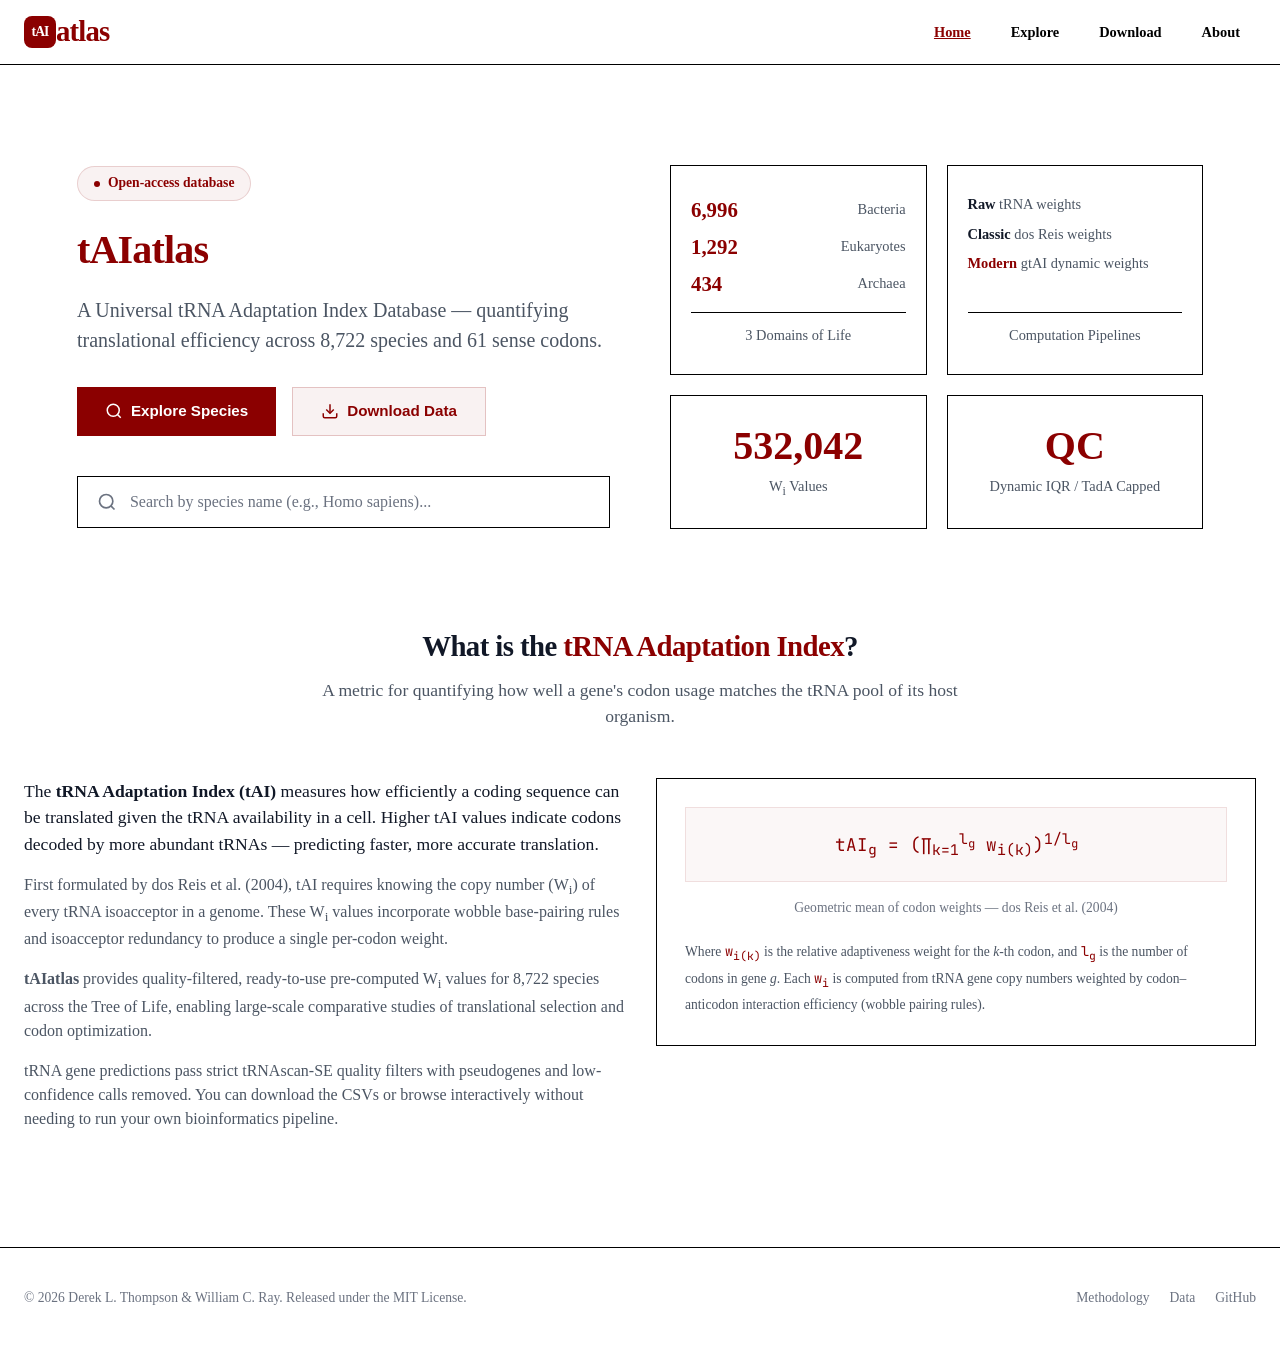
==== index.html @ bf0a4e12 "Reskin tAIatlas: update UI to academic journal aesthetic, fix logo text" ====
<!DOCTYPE html>
<html lang="en">
<head>
  <meta charset="UTF-8">
  <meta name="viewport" content="width=device-width, initial-scale=1.0">
  <title>tAIatlas — A Universal tRNA Adaptation Index Database</title>
  <meta name="description" content="tAIatlas provides tRNA Adaptation Index (tAI) values for 8,722 species across the Tree of Life. A comprehensive resource for codon usage bias research.">
  <meta name="keywords" content="tRNA, tAI, codon usage, adaptation index, translation efficiency, genomics">
  <meta name="author" content="Derek L. Thompson & William C. Ray">
  <link rel="preconnect" href="https://fonts.googleapis.com">
  <link rel="preconnect" href="https://fonts.gstatic.com" crossorigin>
  <link href="https://fonts.googleapis.com/css2?family=Inter:wght@300;400;500;600;700;800;900&family=JetBrains+Mono:wght@400;500;600&display=swap" rel="stylesheet">
  <link rel="stylesheet" href="css/style.css">
  <link rel="icon" href="data:image/svg+xml,<svg xmlns='http://www.w3.org/2000/svg' viewBox='0 0 100 100'><text y='.9em' font-size='90'>🧬</text></svg>">
</head>
<body>

  <!-- Navigation -->
  <nav class="nav" role="navigation" aria-label="Main navigation">
    <div class="nav-inner">
      <a href="index.html" class="nav-brand" aria-label="tAIatlas home">
        <span class="logo-icon">tAI</span><span class="logo-text">atlas</span>
      </a>
      <button class="nav-toggle" aria-label="Toggle navigation" aria-expanded="false">
        <span></span><span></span><span></span>
      </button>
      <ul class="nav-links">
        <li><a href="index.html" class="active">Home</a></li>
        <li><a href="explore.html">Explore</a></li>
        <li><a href="download.html">Download</a></li>
        <li><a href="about.html">About</a></li>
      </ul>
    </div>
  </nav>

  <!-- Hero Section -->
  <section class="hero" aria-label="Introduction">
    <div class="container">
      <div class="hero-split">
        <div class="hero-content">
        <div class="hero-badge">
          <span class="badge-dot"></span>
          Open-access database
        </div>
        <h1>
          <span class="gradient-text">tAIatlas</span>
        </h1>
        <p class="hero-tagline">
          A Universal tRNA Adaptation Index Database — quantifying translational efficiency across 8,722 species and 61 sense codons.
        </p>
        <div class="hero-actions">
          <a href="explore.html" class="btn btn-primary">
            <svg width="18" height="18" viewBox="0 0 24 24" fill="none" stroke="currentColor" stroke-width="2"><circle cx="11" cy="11" r="8"/><path d="M21 21l-4.35-4.35"/></svg>
            Explore Species
          </a>
          <a href="download.html" class="btn btn-secondary">
            <svg width="18" height="18" viewBox="0 0 24 24" fill="none" stroke="currentColor" stroke-width="2"><path d="M21 15v4a2 2 0 01-2 2H5a2 2 0 01-2-2v-4"/><polyline points="7 10 12 15 17 10"/><line x1="12" y1="15" x2="12" y2="3"/></svg>
            Download Data
          </a>
        </div>

        <!-- Search -->
        <div class="hero-search">
          <div class="search-container">
            <svg class="search-icon" width="20" height="20" viewBox="0 0 24 24" fill="none" stroke="currentColor" stroke-width="2">
              <circle cx="11" cy="11" r="8"/><path d="M21 21l-4.35-4.35"/>
            </svg>
            <input
              type="text"
              id="species-search"
              class="search-input"
              placeholder="Search by species name (e.g., Homo sapiens)..."
              autocomplete="off"
              role="combobox"
              aria-label="Search species"
              aria-autocomplete="list"
              aria-expanded="false"
            >
            <div id="search-results" class="search-results" role="listbox" aria-label="Search suggestions"></div>
          </div>
        </div>
      </div>
      <div class="hero-stats">
        <div class="stats-grid">
          <div class="glass-card stat-card fade-in" style="display: flex; flex-direction: column; justify-content: center;">
            <div style="display: flex; justify-content: space-between; margin-bottom: 6px;">
              <span style="font-size: 1.3rem; font-weight: 800; color: var(--accent);">6,996</span>
              <span style="font-size: 0.9rem; font-weight: 500; color: var(--text-secondary); align-self: center;">Bacteria</span>
            </div>
            <div style="display: flex; justify-content: space-between; margin-bottom: 6px;">
              <span style="font-size: 1.3rem; font-weight: 800; color: var(--accent);">1,292</span>
              <span style="font-size: 0.9rem; font-weight: 500; color: var(--text-secondary); align-self: center;">Eukaryotes</span>
            </div>
            <div style="display: flex; justify-content: space-between; margin-bottom: 12px;">
              <span style="font-size: 1.3rem; font-weight: 800; color: var(--accent);">434</span>
              <span style="font-size: 0.9rem; font-weight: 500; color: var(--text-secondary); align-self: center;">Archaea</span>
            </div>
            <div class="stat-label" style="border-top: 1px solid var(--border-glass); padding-top: 12px; margin-top: auto;">3 Domains of Life</div>
          </div>
          <div class="glass-card stat-card fade-in" style="display: flex; flex-direction: column; justify-content: center; text-align: left;">
            <div style="font-size: 0.9rem; font-weight: 600; color: var(--text-primary); margin-bottom: 8px;">Raw <span style="font-weight: 400; color: var(--text-secondary);">tRNA weights</span></div>
            <div style="font-size: 0.9rem; font-weight: 600; color: var(--text-primary); margin-bottom: 8px;">Classic <span style="font-weight: 400; color: var(--text-secondary);">dos Reis weights</span></div>
            <div style="font-size: 0.9rem; font-weight: 600; color: var(--accent); margin-bottom: 12px;">Modern <span style="font-weight: 500; color: var(--text-secondary);">gtAI dynamic weights</span></div>
            <div class="stat-label" style="border-top: 1px solid var(--border-glass); padding-top: 12px; margin-top: auto; text-align: center;">Computation Pipelines</div>
          </div>
          <div class="glass-card stat-card fade-in">
            <div class="stat-number">532,042</div>
            <div class="stat-label">W<sub>i</sub> Values</div>
          </div>
          <div class="glass-card stat-card fade-in">
            <div class="stat-number">QC</div>
            <div class="stat-label">Dynamic IQR / TadA Capped</div>
          </div>
        </div>
      </div>
      </div>
    </div>
  </section>

  <!-- What is tAI Section -->
  <section class="section" aria-label="About tAI">
    <div class="container">
      <div class="section-header fade-in">
        <h2>What is the <span class="gradient-text">tRNA Adaptation Index</span>?</h2>
        <p>A metric for quantifying how well a gene's codon usage matches the tRNA pool of its host organism.</p>
      </div>
      <div class="about-tai-grid">
        <div class="about-tai-text fade-in">
          <p>
            The <strong>tRNA Adaptation Index (tAI)</strong> measures how efficiently a coding sequence can be translated given the tRNA availability in a cell. Higher tAI values indicate codons decoded by more abundant tRNAs — predicting faster, more accurate translation.
          </p>
          <p>
            First formulated by dos Reis et al. (2004), tAI requires knowing the copy number (W<sub>i</sub>) of every tRNA isoacceptor in a genome. These W<sub>i</sub> values incorporate wobble base-pairing rules and isoacceptor redundancy to produce a single per-codon weight.
          </p>
          <p>
            <strong>tAIatlas</strong> provides quality-filtered, ready-to-use pre-computed W<sub>i</sub> values for 8,722 species across the Tree of Life, enabling large-scale comparative studies of translational selection and codon optimization.
          </p>
          <p>
            tRNA gene predictions pass strict tRNAscan-SE quality filters with pseudogenes and low-confidence calls removed. You can download the CSVs or browse interactively without needing to run your own bioinformatics pipeline.
          </p>
        </div>
        <div class="formula-card glass-card fade-in">
          <div class="formula">
            tAI<sub>g</sub> = (∏<sub>k=1</sub><sup>l<sub>g</sub></sup> w<sub>i(k)</sub>)<sup>1/l<sub>g</sub></sup>
          </div>
          <div class="formula-label">
            Geometric mean of codon weights — dos Reis et al. (2004)
          </div>
          <div style="margin-top: 20px; text-align: left;">
            <p style="font-size: 0.85rem; color: var(--text-secondary); line-height: 1.8;">
              Where <span style="color: var(--accent); font-family: var(--font-mono);">w<sub>i(k)</sub></span> is the relative adaptiveness weight for the <em>k</em>-th codon, and <span style="color: var(--accent); font-family: var(--font-mono);">l<sub>g</sub></span> is the number of codons in gene <em>g</em>. Each <span style="color: var(--accent); font-family: var(--font-mono);">w<sub>i</sub></span> is computed from tRNA gene copy numbers weighted by codon–anticodon interaction efficiency (wobble pairing rules).
            </p>
          </div>
        </div>
      </div>
    </div>
  </section>

  <!-- Footer -->
  <footer class="footer" role="contentinfo">
    <div class="container">
      <div class="footer-content">
        <div class="footer-text">
          © 2026 Derek L. Thompson & William C. Ray. Released under the MIT License.
        </div>
        <div class="footer-links">
          <a href="about.html">Methodology</a>
          <a href="download.html">Data</a>
          <a href="https://github.com/taiatlas" target="_blank" rel="noopener">GitHub</a>
        </div>
      </div>
    </div>
  </footer>

  <script src="js/main.js"></script>
  <script src="js/search.js"></script>
</body>
</html>
---- css/style.css ----
/* ========================================
   tAIatlas — Global Styles
   Dark scientific aesthetic
   ======================================== */

/* --- CSS Variables --- */
:root {
  --bg-primary: #ffffff;
  --bg-secondary: #f8f9fa;
  --bg-card: #ffffff;
  --bg-card-hover: #fcfcfc;
  --border-glass: #000000;
  --border-glass-hover: #000000;
  --accent: #8b0000;
  --accent-secondary: #a52a2a;
  --accent-gradient: #8b0000;
  --accent-gradient-text: #8b0000;
  --text-primary: #111827;
  --text-secondary: #4b5563;
  --text-muted: #6b7280;
  --success: #059669;
  --warning: #d97706;
  --font-serif: 'Georgia', 'Merriweather', 'Times New Roman', serif;
  --font-sans: 'Arial', 'Helvetica', sans-serif;
  --font-mono: 'JetBrains Mono', 'Fira Code', 'SF Mono', monospace;
  --radius-sm: 0px;
  --radius-md: 0px;
  --radius-lg: 0px;
  --radius-xl: 0px;
  --shadow-sm: none;
  --shadow-md: none;
  --shadow-lg: none;
  --shadow-glow: none;
  --transition: none;
  --max-width: 1800px;
}

/* --- Reset & Base --- */
*, *::before, *::after {
  margin: 0;
  padding: 0;
  box-sizing: border-box;
}

html {
  scroll-behavior: smooth;
  -webkit-font-smoothing: antialiased;
  -moz-osx-font-smoothing: grayscale;
}

body {
  font-family: var(--font-serif);
  background: var(--bg-primary);
  color: var(--text-primary);
  line-height: 1.5;
  min-height: 100vh;
  overflow-x: hidden;
}

/* Background pattern */
body::before {
  content: '';
  position: fixed;
  inset: 0;
  background: var(--bg-primary);
  pointer-events: none;
  z-index: 0;
}

a {
  color: var(--accent);
  text-decoration: none;
  transition: color var(--transition);
}

a:hover {
  color: #33ddff;
}

img { max-width: 100%; }

/* --- Typography --- */
h1, h2, h3, h4, h5, h6 {
  font-family: var(--font-serif);
  font-weight: 700;
  line-height: 1.25;
  letter-spacing: -0.02em;
  color: var(--text-primary);
}

h1 { font-size: clamp(1.8rem, 4vw, 2.5rem); }
h2 { font-size: clamp(1.4rem, 2.5vw, 1.8rem); }
h3 { font-size: clamp(1.1rem, 2vw, 1.3rem); }

.gradient-text {
  color: var(--accent);
}

/* --- Layout --- */
.container {
  max-width: var(--max-width);
  margin: 0 auto;
  padding: 0 24px;
  position: relative;
  z-index: 1;
}

.section {
  padding: 40px 0;
}

.section-header {
  text-align: center;
  margin-bottom: 48px;
}

.section-header p {
  color: var(--text-secondary);
  margin-top: 12px;
  font-size: 1.1rem;
  max-width: 640px;
  margin-left: auto;
  margin-right: auto;
}

/* --- Navigation --- */
.nav {
  position: relative;
  top: 0;
  left: 0;
  right: 0;
  z-index: 100;
  background: #ffffff;
  border-bottom: 1px solid #000000;
}

.nav-inner {
  max-width: var(--max-width);
  margin: 0 auto;
  padding: 0 24px;
  display: flex;
  align-items: center;
  justify-content: space-between;
  height: 64px;
}

.nav-brand {
  display: flex;
  align-items: center;
  gap: 0px;
  font-weight: 800;
  font-size: 1.8rem;
  letter-spacing: -0.03em;
}

.nav-brand .logo-icon {
  width: 32px;
  height: 32px;
  border-radius: 8px;
  background: var(--accent);
  display: flex;
  align-items: center;
  justify-content: center;
  font-size: 0.85rem;
  font-weight: 900;
  color: #ffffff;
}

.nav-links {
  display: flex;
  align-items: center;
  gap: 8px;
  list-style: none;
}

.nav-links a {
  padding: 8px 16px;
  border-radius: var(--radius-sm);
  color: #000000;
  font-size: 0.9rem;
  font-weight: 600;
  transition: all var(--transition);
}

.nav-links a:hover,
.nav-links a.active {
  color: var(--accent);
  text-decoration: underline;
  background: transparent;
}

.nav-links a.active {
  color: var(--accent);
}

/* Mobile hamburger */
.nav-toggle {
  display: none;
  background: none;
  border: none;
  color: var(--text-primary);
  cursor: pointer;
  padding: 8px;
}

.nav-toggle span {
  display: block;
  width: 24px;
  height: 2px;
  background: currentColor;
  margin: 5px 0;
  transition: var(--transition);
}

/* --- Glass Card --- */
.glass-card {
  background: var(--bg-card);
  border: 1px solid var(--border-glass);
  border-radius: var(--radius-lg);
  padding: 32px;
  box-shadow: var(--shadow-sm);
  transition: all var(--transition);
}

.glass-card:hover {
  background: var(--bg-card-hover);
  border-color: var(--border-glass-hover);
  box-shadow: var(--shadow-glow);
  /* removed translateY */
}

/* --- Buttons --- */
.btn { display: inline-flex;
  align-items: center;
  gap: 8px;
  padding: 12px 28px;
  border-radius: var(--radius-xl);
  font-weight: 600;
  font-size: 0.95rem;
  cursor: pointer;
  transition: all var(--transition);
  border: none;
  font-family: var(--font-serif);
  text-decoration: none; font-family: var(--font-sans); }

.btn-primary {
  background: var(--accent);
  color: #ffffff;
  box-shadow: var(--shadow-sm);
}

.btn-primary:hover {
  box-shadow: var(--shadow-md);
  /* removed translateY */
  color: #ffffff;
  background: var(--accent-secondary);
}

.btn-secondary {
  background: rgba(139, 0, 0, 0.05);
  color: var(--accent);
  border: 1px solid rgba(139, 0, 0, 0.2);
}

.btn-secondary:hover {
  background: rgba(139, 0, 0, 0.1);
  border-color: rgba(139, 0, 0, 0.4);
  color: var(--accent);
}

/* --- Hero Section --- */
.hero {
  min-height: auto;
  display: flex;
  align-items: flex-start;
  padding-top: 100px;
  padding-bottom: 60px;
  position: relative;
  overflow: hidden;
}

.hero::before {
  display: none;
}

.hero-split {
  display: flex;
  align-items: center;
  justify-content: space-between;
  gap: 60px;
}

.hero-stats {
  flex: 1;
}

.hero-stats .stats-grid {
  grid-template-columns: repeat(2, 1fr);
}

.hero-content {
  flex: 1;
  max-width: 600px;
  position: relative;
  z-index: 1;
}

.hero-badge {
  display: inline-flex;
  align-items: center;
  gap: 8px;
  padding: 6px 16px;
  border-radius: 100px;
  background: rgba(139, 0, 0, 0.05);
  border: 1px solid rgba(139, 0, 0, 0.15);
  color: var(--accent);
  font-size: 0.85rem;
  font-weight: 600;
  margin-bottom: 24px;
  /* no animation */
}

.hero-badge .badge-dot {
  width: 6px;
  height: 6px;
  border-radius: 50%;
  background: var(--accent);
  /* no pulse */
}

.hero h1 {
  margin-bottom: 20px;
  animation: fadeInUp 0.8s ease 0.1s both;
}

.hero-tagline {
  font-size: 1.25rem;
  color: var(--text-secondary);
  margin-bottom: 32px;
  animation: fadeInUp 0.8s ease 0.2s both;
}

.hero-actions {
  display: flex;
  gap: 16px;
  flex-wrap: wrap;
  animation: fadeInUp 0.8s ease 0.3s both;
}

/* --- Hero Search --- */
.hero-search {
  margin-top: 40px;
  animation: fadeInUp 0.8s ease 0.4s both;
}

.search-container {
  position: relative;
  max-width: 560px;
}

.search-input {
  width: 100%;
  padding: 16px 24px 16px 52px;
  border-radius: var(--radius-xl);
  background: var(--bg-card);
  border: 1px solid var(--border-glass);
  color: var(--text-primary);
  font-size: 1rem;
  font-family: var(--font-serif);
  outline: none;
  transition: all var(--transition);
}

.search-input::placeholder {
  color: var(--text-muted);
}

.search-input:focus {
  border-color: var(--accent);
  box-shadow: 0 0 0 3px rgba(0, 212, 255, 0.1), var(--shadow-glow);
}

.search-icon {
  position: absolute;
  left: 20px;
  top: 50%;
  transform: translateY(-50%);
  color: var(--text-muted);
  pointer-events: none;
}

.search-results {
  position: absolute;
  top: calc(100% + 8px);
  left: 0;
  right: 0;
  background: #ffffff;
  border: 1px solid var(--border-glass);
  border-radius: var(--radius-md);
  max-height: 320px;
  overflow-y: auto;
  display: none;
  box-shadow: var(--shadow-lg);
  z-index: 50;
}

.search-results.active {
  display: block;
  animation: fadeIn 0.2s ease;
}

.search-result-item {
  padding: 12px 20px;
  cursor: pointer;
  display: flex;
  align-items: center;
  justify-content: space-between;
  transition: background var(--transition);
  border-bottom: 1px solid rgba(0,0,0,0.05);
}

.search-result-item:last-child {
  border-bottom: none;
}

.search-result-item:hover {
  background: rgba(139, 0, 0, 0.05);
}

.search-result-item .species-name {
  font-style: italic;
  font-weight: 500;
}

.search-result-item .species-name mark {
  background: rgba(139, 0, 0, 0.1);
  color: var(--accent);
  padding: 0 2px;
  border-radius: 2px;
}

.search-result-item .species-group {
  font-size: 0.8rem;
  color: var(--text-muted);
  padding: 2px 10px;
  border-radius: 100px;
  background: rgba(0,0,0,0.05);
}

/* --- Stats Section --- */
.stats-grid {
  display: grid;
  grid-template-columns: repeat(auto-fit, minmax(200px, 1fr));
  gap: 20px;
}

.stat-card {
  text-align: center;
  padding: 28px 20px;
}

.stat-number {
  font-size: 2.5rem;
  font-weight: 800;
  color: var(--accent);
  line-height: 1.1;
  margin-bottom: 8px;
}

.stat-label {
  color: var(--text-secondary);
  font-size: 0.9rem;
  font-weight: 500;
}

/* --- About tAI Section --- */
.about-tai-grid {
  display: grid;
  grid-template-columns: 1fr 1fr;
  gap: 32px;
  align-items: start;
}

.about-tai-text p {
  color: var(--text-secondary);
  margin-bottom: 16px;
}

.about-tai-text p:first-of-type {
  font-size: 1.1rem;
  color: var(--text-primary);
}

.formula-card {
  padding: 28px;
  text-align: center;
}

.formula-card .formula {
  font-family: var(--font-mono);
  font-size: 1.1rem;
  color: var(--accent);
  padding: 20px;
  border-radius: var(--radius-md);
  background: rgba(139, 0, 0, 0.03);
  border: 1px solid rgba(139, 0, 0, 0.1);
  margin-bottom: 16px;
  overflow-x: auto;
}

.formula-card .formula-label {
  font-size: 0.85rem;
  color: var(--text-muted);
}

/* --- Explorer Table --- */
.explorer-controls {
  display: flex;
  gap: 16px;
  margin-bottom: 24px;
  flex-wrap: wrap;
  align-items: center;
}

.explorer-controls .search-container {
  flex: 1;
  min-width: 260px;
}

.filter-select {
  padding: 12px 20px;
  border-radius: var(--radius-xl);
  background: var(--bg-card);
  border: 1px solid var(--border-glass);
  color: var(--text-primary);
  font-size: 0.9rem;
  font-family: var(--font-serif);
  cursor: pointer;
  outline: none;
  transition: all var(--transition);
  appearance: none;
  -webkit-appearance: none;
  padding-right: 40px;
  background-image: url("data:image/svg+xml,%3Csvg xmlns='http://www.w3.org/2000/svg' width='12' height='12' viewBox='0 0 24 24' fill='none' stroke='%238b95a8' stroke-width='2'%3E%3Cpath d='M6 9l6 6 6-6'/%3E%3C/svg%3E");
  background-repeat: no-repeat;
  background-position: right 16px center;
}

.filter-select:focus {
  border-color: var(--accent);
}

.filter-select option {
  background: var(--bg-primary);
  color: var(--text-primary);
}

.species-count {
  color: var(--text-muted);
  font-size: 0.9rem;
  white-space: nowrap;
}

.table-wrapper {
  overflow-x: auto;
  border-radius: var(--radius-lg);
  border: 1px solid var(--border-glass);
}

.data-table {
  width: 100%;
  border-collapse: collapse;
  font-size: 0.9rem;
  border-bottom: 2px solid #000;
}

.data-table thead {
  position: sticky;
  top: 0;
  z-index: 5;
}

.data-table th {
  background: #ffffff;
  padding: 10px 16px;
  text-align: left;
  font-weight: bold;
  color: #000000;
  border-top: 2px solid #000;
  border-bottom: 1px solid #000;
  cursor: pointer;
  user-select: none;
  white-space: nowrap;
  font-family: var(--font-sans);
}

.data-table th:hover {
  color: var(--accent);
}

.data-table th .sort-arrow {
  margin-left: 4px;
  opacity: 0.3;
  font-size: 0.75rem;
}

.data-table th.sorted .sort-arrow {
  opacity: 1;
  color: var(--accent);
}

.data-table td {
  padding: 8px 16px;
  border-bottom: none;
  white-space: nowrap;
  font-family: var(--font-sans);
}

.data-table tbody tr {
  transition: background var(--transition);
  cursor: pointer;
}

.data-table tbody tr:hover {
  background: #ffffff;
}

.data-table tbody tr.selected {
  background: rgba(139, 0, 0, 0.08);
  border-left: 3px solid var(--accent);
}

.data-table .species-cell {
  font-style: italic;
  font-weight: 500;
  color: var(--text-primary);
}

.data-table .group-badge {
  display: inline-block;
  padding: 2px 10px;
  border-radius: 100px;
  font-size: 0.78rem;
  font-weight: 500;
}

.group-badge.mammal { background: rgba(255, 107, 107, 0.12); color: #ff6b6b; }
.group-badge.bird { background: rgba(255, 209, 102, 0.12); color: #ffd166; }
.group-badge.fish { background: rgba(72, 191, 227, 0.12); color: #48bfe3; }
.group-badge.reptile { background: rgba(6, 214, 160, 0.12); color: #06d6a0; }
.group-badge.amphibian { background: rgba(188, 143, 255, 0.12); color: #bc8fff; }
.group-badge.other { background: rgba(139, 149, 168, 0.12); color: #8b95a8; }

/* --- Species Detail Panel --- */
.species-detail {
  margin-top: 32px;
  display: none;
}

.species-detail.active {
  display: block;
  animation: fadeIn 0.4s ease;
}

.species-detail-header {
  display: flex;
  align-items: center;
  justify-content: space-between;
  margin-bottom: 24px;
}

.species-detail-header h2 {
  font-style: italic;
}

.close-detail {
  background: rgba(0,0,0,0.05);
  border: 1px solid rgba(0,0,0,0.1);
  color: var(--text-secondary);
  padding: 8px 16px;
  border-radius: var(--radius-sm);
  cursor: pointer;
  font-family: var(--font-serif);
  transition: all var(--transition);
}

.close-detail:hover {
  background: rgba(0,0,0,0.1);
  color: var(--text-primary);
}

.chart-container {
  height: 400px;
  position: relative;
  overflow: visible;
}

.bar-chart {
  display: flex;
  align-items: flex-end;
  gap: 2px;
  height: 320px;
  padding: 20px 0;
  width: 100%;
}

.bar-wrapper {
  flex: 1;
  display: flex;
  flex-direction: column;
  align-items: center;
  min-width: 0;
  width: 0;
  height: 100%;
  justify-content: flex-end;
}

.bar {
  width: 100%;
  max-width: 16px;
  border-radius: 3px 3px 0 0;
  background: var(--accent);
  transition: height 0.6s cubic-bezier(0.4, 0, 0.2, 1);
  position: relative;
  min-height: 2px;
}

.bar:hover {
  filter: brightness(1.3);
  box-shadow: 0 0 10px rgba(139, 0, 0, 0.3);
}

.bar-label {
  font-size: 0.6rem;
  color: var(--text-muted);
  transform: rotate(-60deg);
  white-space: nowrap;
  font-family: var(--font-mono);
  margin-top: 10px;
}

.bar-value {
  font-size: 0.55rem;
  color: var(--text-secondary);
  text-align: center;
  opacity: 0;
  transition: opacity var(--transition);
}

.bar-wrapper:hover .bar-value {
  opacity: 1;
}

.chart-y-axis {
  position: absolute;
  left: 0;
  top: 0;
  bottom: 60px;
  width: 50px;
  display: flex;
  flex-direction: column;
  justify-content: space-between;
  padding: 20px 0;
}

.chart-y-label {
  font-size: 0.7rem;
  color: var(--text-muted);
  text-align: right;
  font-family: var(--font-mono);
}

/* --- Download Page --- */
.downloads-grid {
  display: grid;
  grid-template-columns: repeat(4, 1fr);
  gap: 24px;
}

.download-card {
  display: flex;
  flex-direction: column;
}

.download-card h3 {
  margin-bottom: 8px;
  display: flex;
  align-items: center;
  gap: 10px;
}

.download-card .file-icon {
  width: 40px;
  height: 40px;
  border-radius: var(--radius-sm);
  background: rgba(139, 0, 0, 0.05);
  display: flex;
  align-items: center;
  justify-content: center;
  color: var(--accent);
  font-size: 1.1rem;
  flex-shrink: 0;
}

.download-card p {
  color: var(--text-secondary);
  font-size: 0.9rem;
  margin-bottom: 16px;
  flex: 1;
}

.download-card .file-meta {
  display: flex;
  gap: 16px;
  margin-bottom: 16px;
  font-size: 0.8rem;
  color: var(--text-muted);
}

.download-card .file-meta span {
  display: flex;
  align-items: center;
  gap: 4px;
}

/* --- Documentation Section --- */
.doc-section {
  margin-bottom: 40px;
}

.doc-section h3 {
  margin-bottom: 16px;
  color: var(--text-primary);
}

.doc-table {
  width: 100%;
  border-collapse: collapse;
  font-size: 0.9rem;
}

.doc-table th,
.doc-table td {
  padding: 12px 16px;
  text-align: left;
  border-bottom: 1px solid rgba(0,0,0,0.05);
}

.doc-table th {
  color: var(--accent);
  font-weight: 600;
  background: rgba(139, 0, 0, 0.03);
}

.doc-table td {
  color: var(--text-secondary);
}

.doc-table code {
  font-family: var(--font-mono);
  background: rgba(139, 0, 0, 0.05);
  padding: 2px 6px;
  border-radius: 4px;
  font-size: 0.85em;
  color: var(--accent);
}

/* --- About / Methodology --- */
.methodology-grid {
  display: grid;
  grid-template-columns: 1fr 1fr;
  gap: 32px;
}

.step-card {
  display: flex;
  gap: 16px;
  align-items: start;
}

.step-number {
  width: 40px;
  height: 40px;
  min-width: 40px;
  border-radius: 50%;
  background: var(--accent);
  display: flex;
  align-items: center;
  justify-content: center;
  font-weight: 800;
  color: var(--bg-primary);
  font-size: 1rem;
}

.step-content h4 {
  margin-bottom: 4px;
  font-size: 1rem;
}

.step-content p {
  color: var(--text-secondary);
  font-size: 0.9rem;
}

.pipeline-steps {
  display: flex;
  flex-direction: column;
  gap: 24px;
}

.citation-box {
  background: rgba(139, 0, 0, 0.03);
  border: 1px solid rgba(139, 0, 0, 0.1);
  border-left: 3px solid var(--accent);
  padding: 20px 24px;
  border-radius: 0 var(--radius-md) var(--radius-md) 0;
  margin-top: 24px;
}

.citation-box p {
  color: var(--text-secondary);
  font-size: 0.9rem;
  line-height: 1.6;
}

.citation-box .citation-title {
  font-weight: 600;
  color: var(--text-primary);
  margin-bottom: 8px;
}

/* --- Footer --- */
.footer {
  border-top: 1px solid var(--border-glass);
  padding: 40px 0;
  margin-top: 60px;
}

.footer-content {
  display: flex;
  justify-content: space-between;
  align-items: center;
  flex-wrap: wrap;
  gap: 16px;
}

.footer-text {
  color: var(--text-muted);
  font-size: 0.85rem;
}

.footer-links {
  display: flex;
  gap: 20px;
}

.footer-links a {
  color: var(--text-muted);
  font-size: 0.85rem;
}

.footer-links a:hover {
  color: var(--accent);
}

/* --- Page Header --- */
.page-header {
  padding: 90px 0 30px;
  text-align: center;
}

.page-header h1 {
  margin-bottom: 12px;
}

.page-header p {
  color: var(--text-secondary);
  font-size: 1.1rem;
  max-width: 600px;
  margin: 0 auto;
}

/* --- Animations --- */
@keyframes fadeIn {
  from { opacity: 0; }
  to { opacity: 1; }
}

@keyframes fadeInUp {
  from { opacity: 0; transform: translateY(20px); }
  to { opacity: 1; transform: translateY(0); }
}

@keyframes fadeInDown {
  from { opacity: 0; transform: translateY(-10px); }
  to { opacity: 1; transform: translateY(0); }
}

@keyframes pulse-dot {
  0%, 100% { opacity: 1; }
  50% { opacity: 0.4; }
}

.fade-in {
  opacity: 0;
  transform: translateY(20px);
  transition: opacity 0.6s ease, transform 0.6s ease;
}

.fade-in.visible {
  opacity: 1;
  transform: translateY(0);
}

/* --- Scrollbar --- */
::-webkit-scrollbar {
  width: 8px;
  height: 8px;
}

::-webkit-scrollbar-track {
  background: transparent;
}

::-webkit-scrollbar-thumb {
  background: rgba(0,0,0,0.2);
  border-radius: 4px;
}

::-webkit-scrollbar-thumb:hover {
  background: rgba(0,0,0,0.3);
}

/* --- Loading Spinner --- */
.loading {
  display: flex;
  align-items: center;
  justify-content: center;
  padding: 60px;
  color: var(--text-muted);
  gap: 12px;
}

.spinner {
  width: 24px;
  height: 24px;
  border: 3px solid rgba(139, 0, 0, 0.15);
  border-top-color: var(--accent);
  border-radius: 50%;
  animation: spin 0.8s linear infinite;
}

@keyframes spin {
  to { transform: rotate(360deg); }
}

/* --- Responsive --- */
@media (max-width: 768px) {
  .nav-toggle {
    display: block;
  }

  .nav-links {
    display: none;
    position: absolute;
    top: 64px;
    left: 0;
    right: 0;
    background: #ffffff;
    flex-direction: column;
    padding: 16px;
    border-bottom: 1px solid var(--border-glass);
  }

  .nav-links.open {
    display: flex;
  }

  .nav-links a {
    padding: 12px 16px;
    width: 100%;
  }

  .hero-content {
    text-align: center;
  }

  .hero-actions {
    justify-content: center;
  }

  .about-tai-grid,
  .methodology-grid {
    grid-template-columns: 1fr;
  }

  .stats-grid {
    grid-template-columns: repeat(2, 1fr);
  }

  .downloads-grid {
    grid-template-columns: 1fr;
  }

  .section {
    padding: 48px 0;
  }

  .glass-card {
    padding: 24px;
  }

  .explorer-controls {
    flex-direction: column;
    align-items: stretch;
  }

  .page-header {
    padding: 100px 0 40px;
  }

  .footer-content {
    flex-direction: column;
    text-align: center;
  }
}

@media (max-width: 480px) {
  .stats-grid {
    grid-template-columns: 1fr;
  }

  .hero-actions {
    flex-direction: column;
    align-items: center;
  }

  .stat-number {
    font-size: 2rem;
  }
}
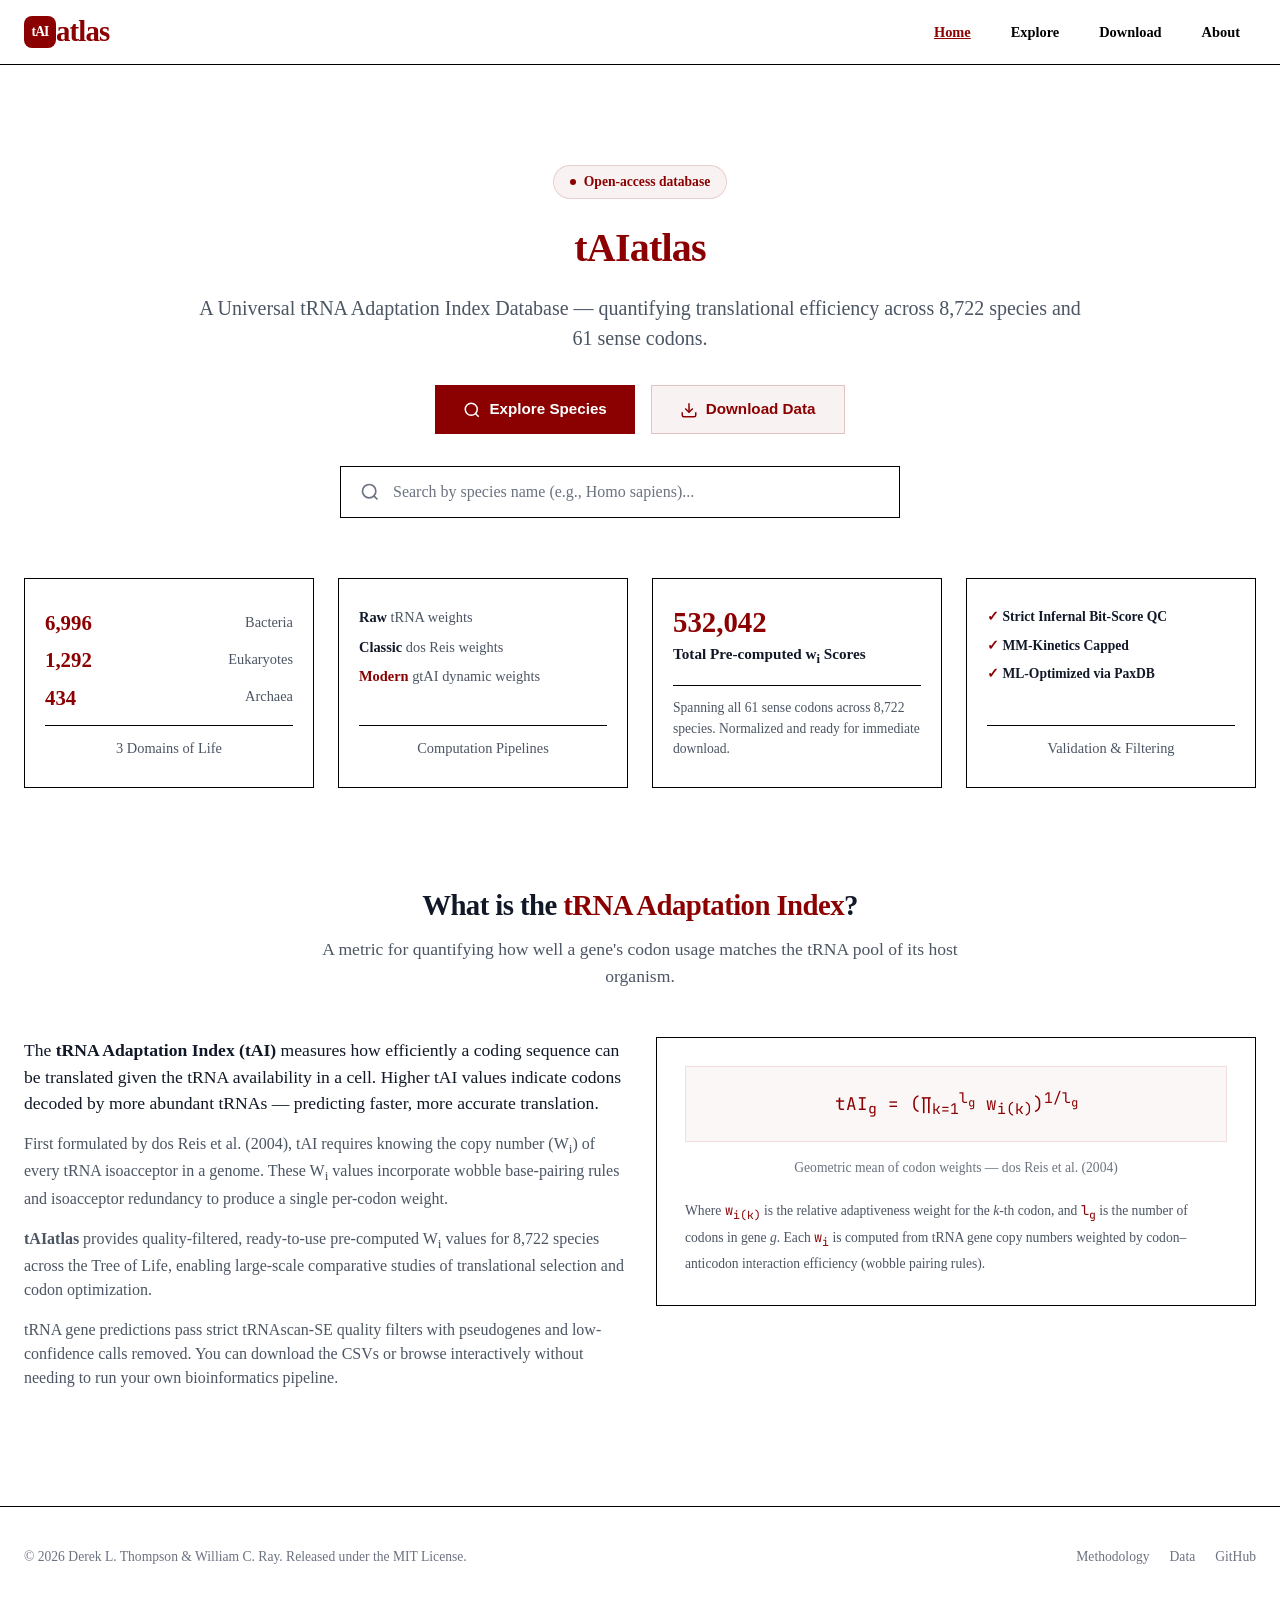
==== commit 92cfd2ea: "Update stat cards content" ====
--- a/index.html
+++ b/index.html
@@ -103,13 +103,16 @@
             <div style="font-size: 0.9rem; font-weight: 600; color: var(--accent); margin-bottom: 12px;">Modern <span style="font-weight: 500; color: var(--text-secondary);">gtAI dynamic weights</span></div>
             <div class="stat-label" style="border-top: 1px solid var(--border-glass); padding-top: 12px; margin-top: auto; text-align: center;">Computation Pipelines</div>
           </div>
-          <div class="glass-card stat-card fade-in">
-            <div class="stat-number">532,042</div>
-            <div class="stat-label">W<sub>i</sub> Values</div>
+          <div class="glass-card stat-card fade-in" style="display: flex; flex-direction: column; justify-content: center; text-align: left;">
+            <div style="font-size: 1.8rem; font-weight: 800; color: var(--accent); margin-bottom: 4px; line-height: 1.1;">532,042</div>
+            <div style="font-size: 0.95rem; font-weight: 600; color: var(--text-primary); margin-bottom: 12px;">Total Pre-computed w<sub>i</sub> Scores</div>
+            <div style="font-size: 0.85rem; color: var(--text-secondary); line-height: 1.5; border-top: 1px solid var(--border-glass); padding-top: 12px; margin-top: auto;">Spanning all 61 sense codons across 8,722 species. Normalized and ready for immediate download.</div>
           </div>
-          <div class="glass-card stat-card fade-in">
-            <div class="stat-number">QC</div>
-            <div class="stat-label">Dynamic IQR / TadA Capped</div>
+          <div class="glass-card stat-card fade-in" style="display: flex; flex-direction: column; justify-content: center; text-align: left;">
+            <div style="font-size: 0.85rem; font-weight: 600; color: var(--text-primary); margin-bottom: 8px;"><span style="color: var(--accent);">✓</span> Strict Infernal Bit-Score QC</div>
+            <div style="font-size: 0.85rem; font-weight: 600; color: var(--text-primary); margin-bottom: 8px;"><span style="color: var(--accent);">✓</span> MM-Kinetics Capped</div>
+            <div style="font-size: 0.85rem; font-weight: 600; color: var(--text-primary); margin-bottom: 12px;"><span style="color: var(--accent);">✓</span> ML-Optimized via PaxDB</div>
+            <div class="stat-label" style="border-top: 1px solid var(--border-glass); padding-top: 12px; margin-top: auto; text-align: center;">Validation & Filtering</div>
           </div>
         </div>
       </div>
--- a/css/style.css
+++ b/css/style.css
@@ -144,6 +144,11 @@
   height: 64px;
 }
 
+.nav-brand:hover {
+  color: inherit;
+  opacity: 0.9;
+}
+
 .nav-brand {
   display: flex;
   align-items: center;
@@ -223,10 +228,7 @@
 }
 
 .glass-card:hover {
-  background: var(--bg-card-hover);
-  border-color: var(--border-glass-hover);
-  box-shadow: var(--shadow-glow);
-  /* removed translateY */
+  /* Removed hover effect as requested */
 }
 
 /* --- Buttons --- */
@@ -285,8 +287,9 @@
 
 .hero-split {
   display: flex;
-  align-items: center;
-  justify-content: space-between;
+  flex-direction: column;
+  align-items: center;
+  text-align: center;
   gap: 60px;
 }
 
@@ -295,12 +298,14 @@
 }
 
 .hero-stats .stats-grid {
-  grid-template-columns: repeat(2, 1fr);
+  grid-template-columns: repeat(4, 1fr);
+  gap: 24px;
+  width: 100%;
 }
 
 .hero-content {
-  flex: 1;
-  max-width: 600px;
+  width: 100%;
+  max-width: 900px;
   position: relative;
   z-index: 1;
 }
@@ -343,14 +348,14 @@
 .hero-actions {
   display: flex;
   gap: 16px;
-  flex-wrap: wrap;
-  animation: fadeInUp 0.8s ease 0.3s both;
+  justify-content: center;
+  margin-bottom: 32px;
 }
 
 /* --- Hero Search --- */
 .hero-search {
-  margin-top: 40px;
-  animation: fadeInUp 0.8s ease 0.4s both;
+  max-width: 600px;
+  margin: 0 auto;
 }
 
 .search-container {
@@ -397,7 +402,7 @@
   background: #ffffff;
   border: 1px solid var(--border-glass);
   border-radius: var(--radius-md);
-  max-height: 320px;
+  max-height: 160px;
   overflow-y: auto;
   display: none;
   box-shadow: var(--shadow-lg);
@@ -1082,19 +1087,25 @@
   }
 
   .hero-content {
-    text-align: center;
-  }
+  width: 100%;
+  max-width: 900px;
+  position: relative;
+  z-index: 1;
+}
 
   .hero-actions {
-    justify-content: center;
-  }
+  display: flex;
+  gap: 16px;
+  justify-content: center;
+  margin-bottom: 32px;
+}
 
   .about-tai-grid,
   .methodology-grid {
     grid-template-columns: 1fr;
   }
 
-  .stats-grid {
+  .stats-grid, .hero-stats .stats-grid {
     grid-template-columns: repeat(2, 1fr);
   }
 
@@ -1126,14 +1137,16 @@
 }
 
 @media (max-width: 480px) {
-  .stats-grid {
+  .stats-grid, .hero-stats .stats-grid {
     grid-template-columns: 1fr;
   }
 
   .hero-actions {
-    flex-direction: column;
-    align-items: center;
-  }
+  display: flex;
+  gap: 16px;
+  justify-content: center;
+  margin-bottom: 32px;
+}
 
   .stat-number {
     font-size: 2rem;
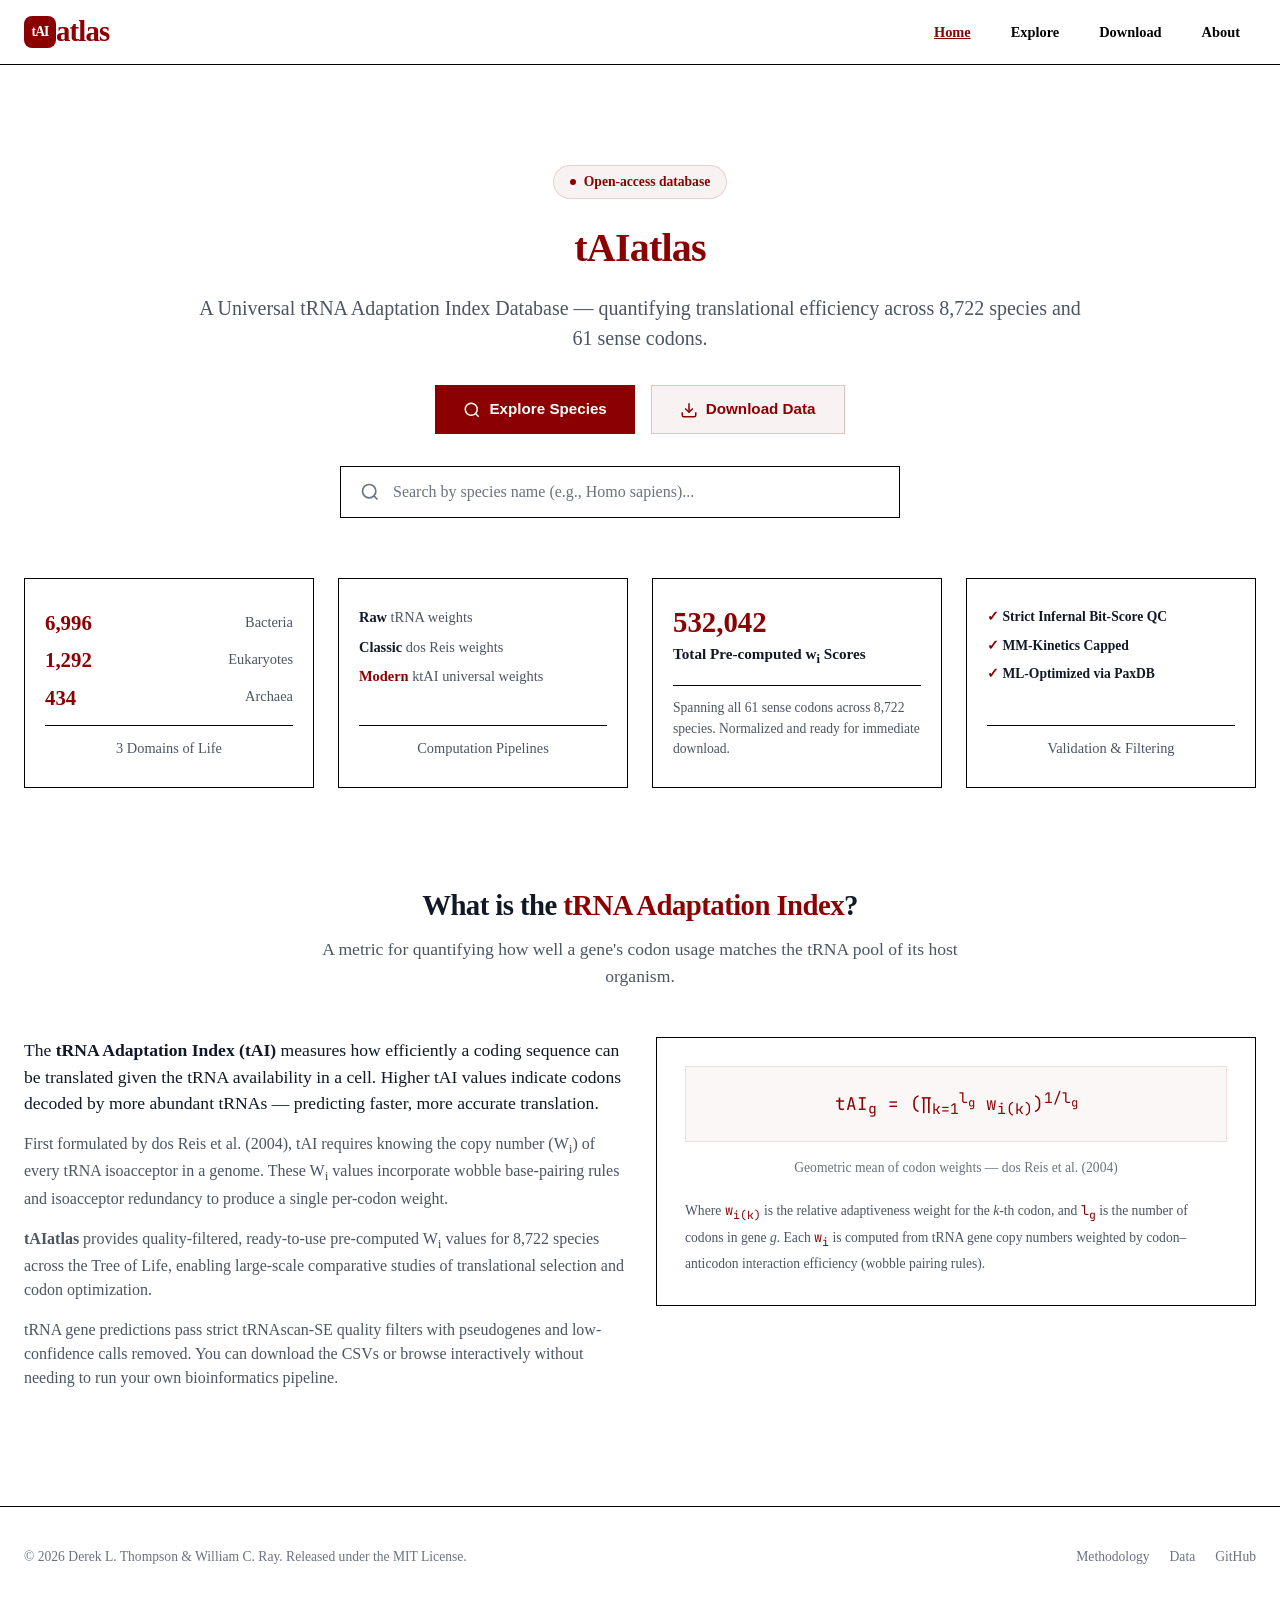
==== commit 5b20f2d5: "Transition website from dynamic gtAI to universal ktAI architecture" ====
--- a/index.html
+++ b/index.html
@@ -10,7 +10,7 @@
   <link rel="preconnect" href="https://fonts.googleapis.com">
   <link rel="preconnect" href="https://fonts.gstatic.com" crossorigin>
   <link href="https://fonts.googleapis.com/css2?family=Inter:wght@300;400;500;600;700;800;900&family=JetBrains+Mono:wght@400;500;600&display=swap" rel="stylesheet">
-  <link rel="stylesheet" href="css/style.css">
+  <link rel="stylesheet" href="css/style.css?v=4">
   <link rel="icon" href="data:image/svg+xml,<svg xmlns='http://www.w3.org/2000/svg' viewBox='0 0 100 100'><text y='.9em' font-size='90'>🧬</text></svg>">
 </head>
 <body>
@@ -100,7 +100,7 @@
           <div class="glass-card stat-card fade-in" style="display: flex; flex-direction: column; justify-content: center; text-align: left;">
             <div style="font-size: 0.9rem; font-weight: 600; color: var(--text-primary); margin-bottom: 8px;">Raw <span style="font-weight: 400; color: var(--text-secondary);">tRNA weights</span></div>
             <div style="font-size: 0.9rem; font-weight: 600; color: var(--text-primary); margin-bottom: 8px;">Classic <span style="font-weight: 400; color: var(--text-secondary);">dos Reis weights</span></div>
-            <div style="font-size: 0.9rem; font-weight: 600; color: var(--accent); margin-bottom: 12px;">Modern <span style="font-weight: 500; color: var(--text-secondary);">gtAI dynamic weights</span></div>
+            <div style="font-size: 0.9rem; font-weight: 600; color: var(--accent); margin-bottom: 12px;">Modern <span style="font-weight: 500; color: var(--text-secondary);">ktAI universal weights</span></div>
             <div class="stat-label" style="border-top: 1px solid var(--border-glass); padding-top: 12px; margin-top: auto; text-align: center;">Computation Pipelines</div>
           </div>
           <div class="glass-card stat-card fade-in" style="display: flex; flex-direction: column; justify-content: center; text-align: left;">
@@ -175,7 +175,7 @@
     </div>
   </footer>
 
-  <script src="js/main.js"></script>
-  <script src="js/search.js"></script>
+  <script src="js/main.js?v=4"></script>
+  <script src="js/search.js?v=4"></script>
 </body>
 </html>
--- a/css/style.css
+++ b/css/style.css
@@ -654,6 +654,11 @@
 .group-badge.fish { background: rgba(72, 191, 227, 0.12); color: #48bfe3; }
 .group-badge.reptile { background: rgba(6, 214, 160, 0.12); color: #06d6a0; }
 .group-badge.amphibian { background: rgba(188, 143, 255, 0.12); color: #bc8fff; }
+.group-badge.plant { background: rgba(100, 214, 116, 0.12); color: #64d674; }
+.group-badge.fungi { background: rgba(214, 148, 100, 0.12); color: #d69464; }
+.group-badge.invertebrate { background: rgba(214, 100, 166, 0.12); color: #d664a6; }
+.group-badge.bacteria { background: rgba(106, 76, 147, 0.12); color: #6a4c93; }
+.group-badge.archaea { background: rgba(255, 140, 0, 0.12); color: #ff8c00; }
 .group-badge.other { background: rgba(139, 149, 168, 0.12); color: #8b95a8; }
 
 /* --- Species Detail Panel --- */
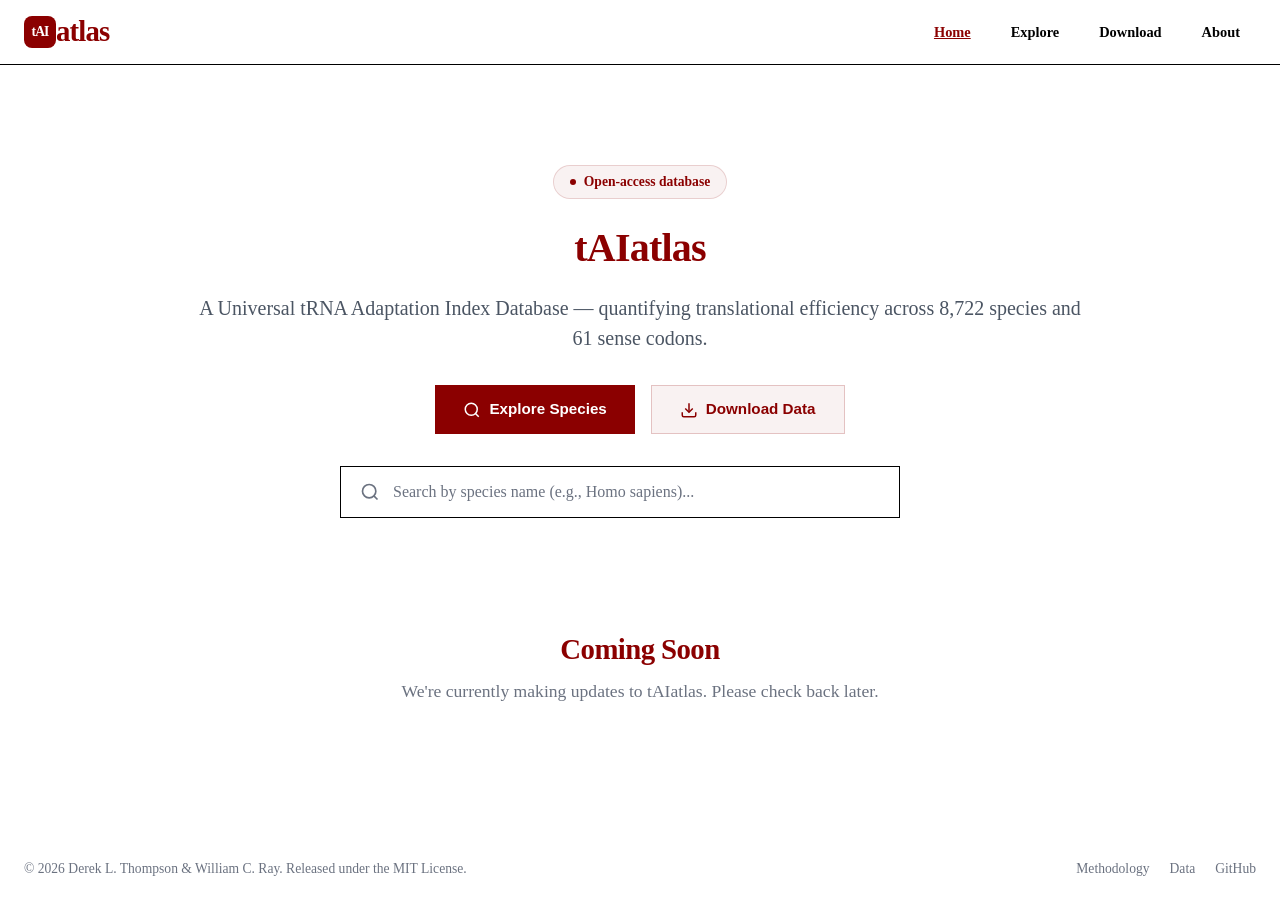
==== commit 0cb0b891: "temp: replace index info with coming soon" ====
--- a/index.html
+++ b/index.html
@@ -80,84 +80,16 @@
           </div>
         </div>
       </div>
-      <div class="hero-stats">
-        <div class="stats-grid">
-          <div class="glass-card stat-card fade-in" style="display: flex; flex-direction: column; justify-content: center;">
-            <div style="display: flex; justify-content: space-between; margin-bottom: 6px;">
-              <span style="font-size: 1.3rem; font-weight: 800; color: var(--accent);">6,996</span>
-              <span style="font-size: 0.9rem; font-weight: 500; color: var(--text-secondary); align-self: center;">Bacteria</span>
-            </div>
-            <div style="display: flex; justify-content: space-between; margin-bottom: 6px;">
-              <span style="font-size: 1.3rem; font-weight: 800; color: var(--accent);">1,292</span>
-              <span style="font-size: 0.9rem; font-weight: 500; color: var(--text-secondary); align-self: center;">Eukaryotes</span>
-            </div>
-            <div style="display: flex; justify-content: space-between; margin-bottom: 12px;">
-              <span style="font-size: 1.3rem; font-weight: 800; color: var(--accent);">434</span>
-              <span style="font-size: 0.9rem; font-weight: 500; color: var(--text-secondary); align-self: center;">Archaea</span>
-            </div>
-            <div class="stat-label" style="border-top: 1px solid var(--border-glass); padding-top: 12px; margin-top: auto;">3 Domains of Life</div>
-          </div>
-          <div class="glass-card stat-card fade-in" style="display: flex; flex-direction: column; justify-content: center; text-align: left;">
-            <div style="font-size: 0.9rem; font-weight: 600; color: var(--text-primary); margin-bottom: 8px;">Raw <span style="font-weight: 400; color: var(--text-secondary);">tRNA weights</span></div>
-            <div style="font-size: 0.9rem; font-weight: 600; color: var(--text-primary); margin-bottom: 8px;">Classic <span style="font-weight: 400; color: var(--text-secondary);">dos Reis weights</span></div>
-            <div style="font-size: 0.9rem; font-weight: 600; color: var(--accent); margin-bottom: 12px;">Modern <span style="font-weight: 500; color: var(--text-secondary);">ktAI universal weights</span></div>
-            <div class="stat-label" style="border-top: 1px solid var(--border-glass); padding-top: 12px; margin-top: auto; text-align: center;">Computation Pipelines</div>
-          </div>
-          <div class="glass-card stat-card fade-in" style="display: flex; flex-direction: column; justify-content: center; text-align: left;">
-            <div style="font-size: 1.8rem; font-weight: 800; color: var(--accent); margin-bottom: 4px; line-height: 1.1;">532,042</div>
-            <div style="font-size: 0.95rem; font-weight: 600; color: var(--text-primary); margin-bottom: 12px;">Total Pre-computed w<sub>i</sub> Scores</div>
-            <div style="font-size: 0.85rem; color: var(--text-secondary); line-height: 1.5; border-top: 1px solid var(--border-glass); padding-top: 12px; margin-top: auto;">Spanning all 61 sense codons across 8,722 species. Normalized and ready for immediate download.</div>
-          </div>
-          <div class="glass-card stat-card fade-in" style="display: flex; flex-direction: column; justify-content: center; text-align: left;">
-            <div style="font-size: 0.85rem; font-weight: 600; color: var(--text-primary); margin-bottom: 8px;"><span style="color: var(--accent);">✓</span> Strict Infernal Bit-Score QC</div>
-            <div style="font-size: 0.85rem; font-weight: 600; color: var(--text-primary); margin-bottom: 8px;"><span style="color: var(--accent);">✓</span> MM-Kinetics Capped</div>
-            <div style="font-size: 0.85rem; font-weight: 600; color: var(--text-primary); margin-bottom: 12px;"><span style="color: var(--accent);">✓</span> ML-Optimized via PaxDB</div>
-            <div class="stat-label" style="border-top: 1px solid var(--border-glass); padding-top: 12px; margin-top: auto; text-align: center;">Validation & Filtering</div>
-          </div>
-        </div>
-      </div>
       </div>
     </div>
   </section>
 
-  <!-- What is tAI Section -->
-  <section class="section" aria-label="About tAI">
-    <div class="container">
-      <div class="section-header fade-in">
-        <h2>What is the <span class="gradient-text">tRNA Adaptation Index</span>?</h2>
-        <p>A metric for quantifying how well a gene's codon usage matches the tRNA pool of its host organism.</p>
-      </div>
-      <div class="about-tai-grid">
-        <div class="about-tai-text fade-in">
-          <p>
-            The <strong>tRNA Adaptation Index (tAI)</strong> measures how efficiently a coding sequence can be translated given the tRNA availability in a cell. Higher tAI values indicate codons decoded by more abundant tRNAs — predicting faster, more accurate translation.
-          </p>
-          <p>
-            First formulated by dos Reis et al. (2004), tAI requires knowing the copy number (W<sub>i</sub>) of every tRNA isoacceptor in a genome. These W<sub>i</sub> values incorporate wobble base-pairing rules and isoacceptor redundancy to produce a single per-codon weight.
-          </p>
-          <p>
-            <strong>tAIatlas</strong> provides quality-filtered, ready-to-use pre-computed W<sub>i</sub> values for 8,722 species across the Tree of Life, enabling large-scale comparative studies of translational selection and codon optimization.
-          </p>
-          <p>
-            tRNA gene predictions pass strict tRNAscan-SE quality filters with pseudogenes and low-confidence calls removed. You can download the CSVs or browse interactively without needing to run your own bioinformatics pipeline.
-          </p>
-        </div>
-        <div class="formula-card glass-card fade-in">
-          <div class="formula">
-            tAI<sub>g</sub> = (∏<sub>k=1</sub><sup>l<sub>g</sub></sup> w<sub>i(k)</sub>)<sup>1/l<sub>g</sub></sup>
-          </div>
-          <div class="formula-label">
-            Geometric mean of codon weights — dos Reis et al. (2004)
-          </div>
-          <div style="margin-top: 20px; text-align: left;">
-            <p style="font-size: 0.85rem; color: var(--text-secondary); line-height: 1.8;">
-              Where <span style="color: var(--accent); font-family: var(--font-mono);">w<sub>i(k)</sub></span> is the relative adaptiveness weight for the <em>k</em>-th codon, and <span style="color: var(--accent); font-family: var(--font-mono);">l<sub>g</sub></span> is the number of codons in gene <em>g</em>. Each <span style="color: var(--accent); font-family: var(--font-mono);">w<sub>i</sub></span> is computed from tRNA gene copy numbers weighted by codon–anticodon interaction efficiency (wobble pairing rules).
-            </p>
-          </div>
-        </div>
-      </div>
+  <main class="section" style="padding-top: 40px; min-height: 20vh; display: flex; align-items: center; justify-content: center;">
+    <div class="container" style="text-align: center;">
+      <h2><span class="gradient-text">Coming Soon</span></h2>
+      <p style="color: var(--text-muted); font-size: 1.1rem; margin-top: 10px;">We're currently making updates to tAIatlas. Please check back later.</p>
     </div>
-  </section>
+  </main>
 
   <!-- Footer -->
   <footer class="footer" role="contentinfo">
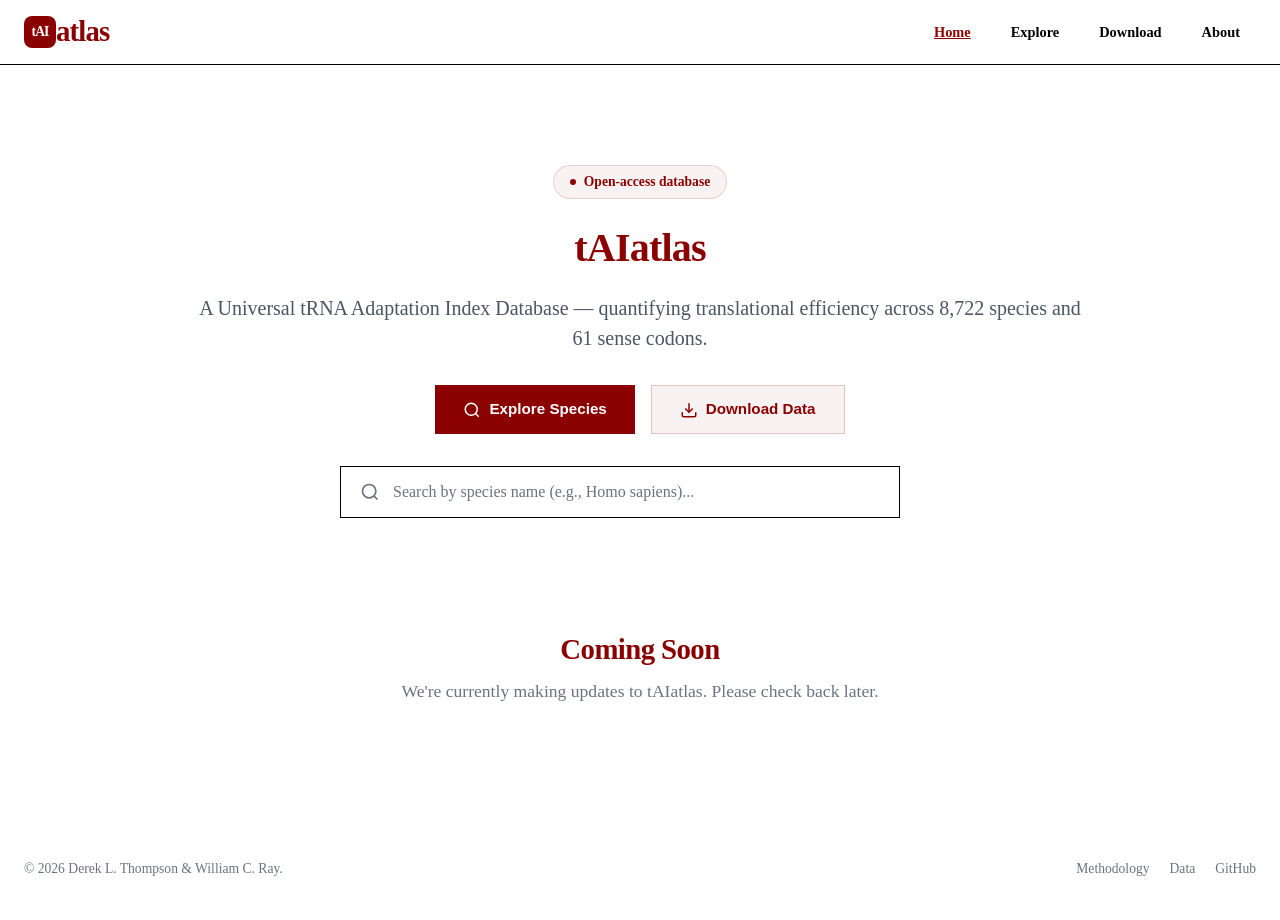
==== commit 40d6f059: "temp: remove license text from footer" ====
--- a/index.html
+++ b/index.html
@@ -96,7 +96,7 @@
     <div class="container">
       <div class="footer-content">
         <div class="footer-text">
-          © 2026 Derek L. Thompson & William C. Ray. Released under the MIT License.
+          © 2026 Derek L. Thompson & William C. Ray.
         </div>
         <div class="footer-links">
           <a href="about.html">Methodology</a>
